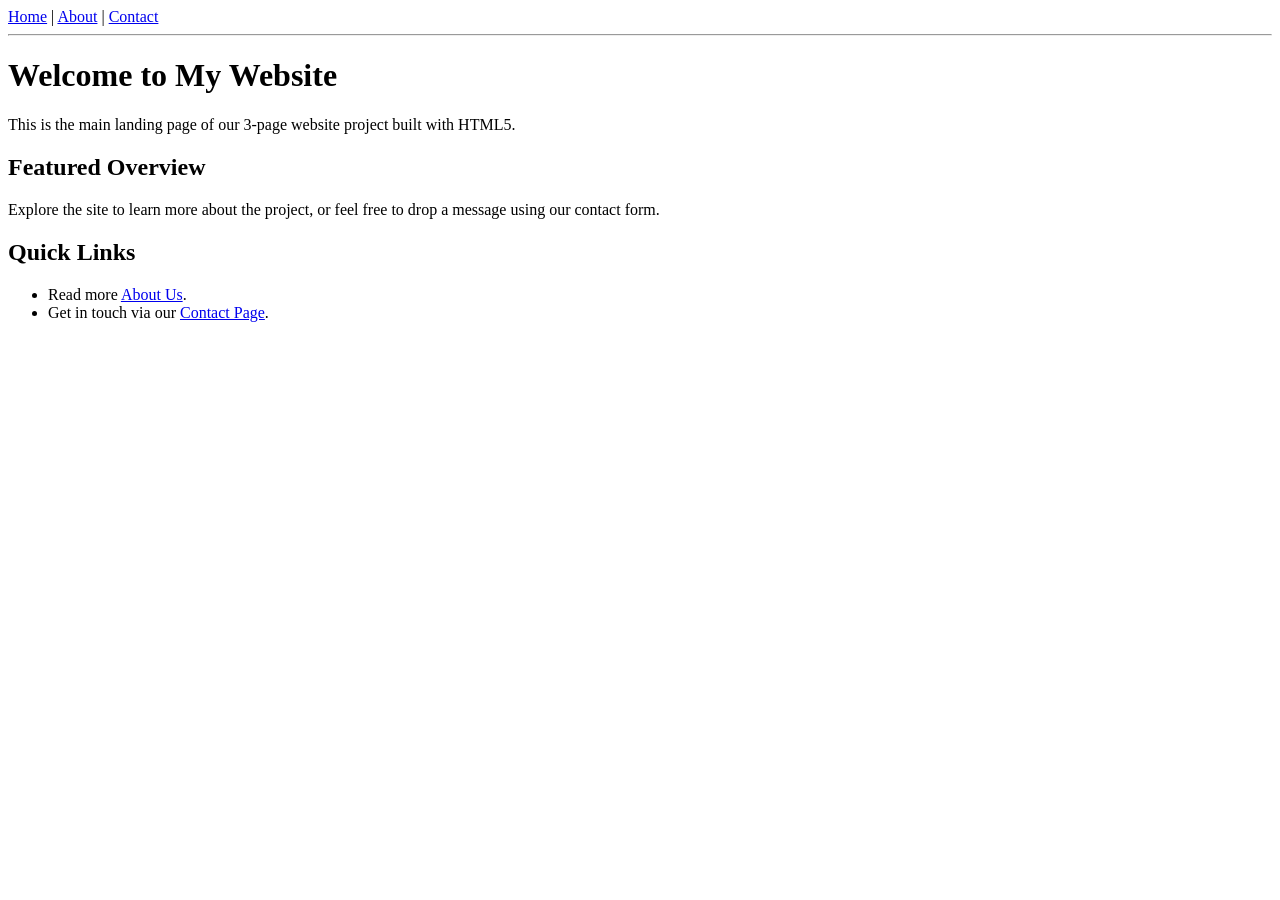
==== index.html @ b6ce0730 "اي تعليق" ====
<!DOCTYPE html>
<html lang="en">
<head>
    <meta charset="UTF-8">
    <title>Home - My Website</title>
</head>
<body>

    <!-- Navigation Bar -->
    <nav>
        <a href="index.html">Home</a> | 
        <a href="about.html">About</a> | 
        <a href="contact.html">Contact</a>
    </nav>
    <hr>

    <!-- Main Content -->
    <main>
        <h1>Welcome to My Website</h1>
        <p>This is the main landing page of our 3-page website project built with HTML5.</p>

        <section>
            <h2>Featured Overview</h2>
            <p>Explore the site to learn more about the project, or feel free to drop a message using our contact form.</p>
        </section>

        <section>
            <h2>Quick Links</h2>
            <ul>
                <li>Read more <a href="about.html">About Us</a>.</li>
                <li>Get in touch via our <a href="contact.html">Contact Page</a>.</li>
            </ul>
        </section>
    </main>

</body>
</html>
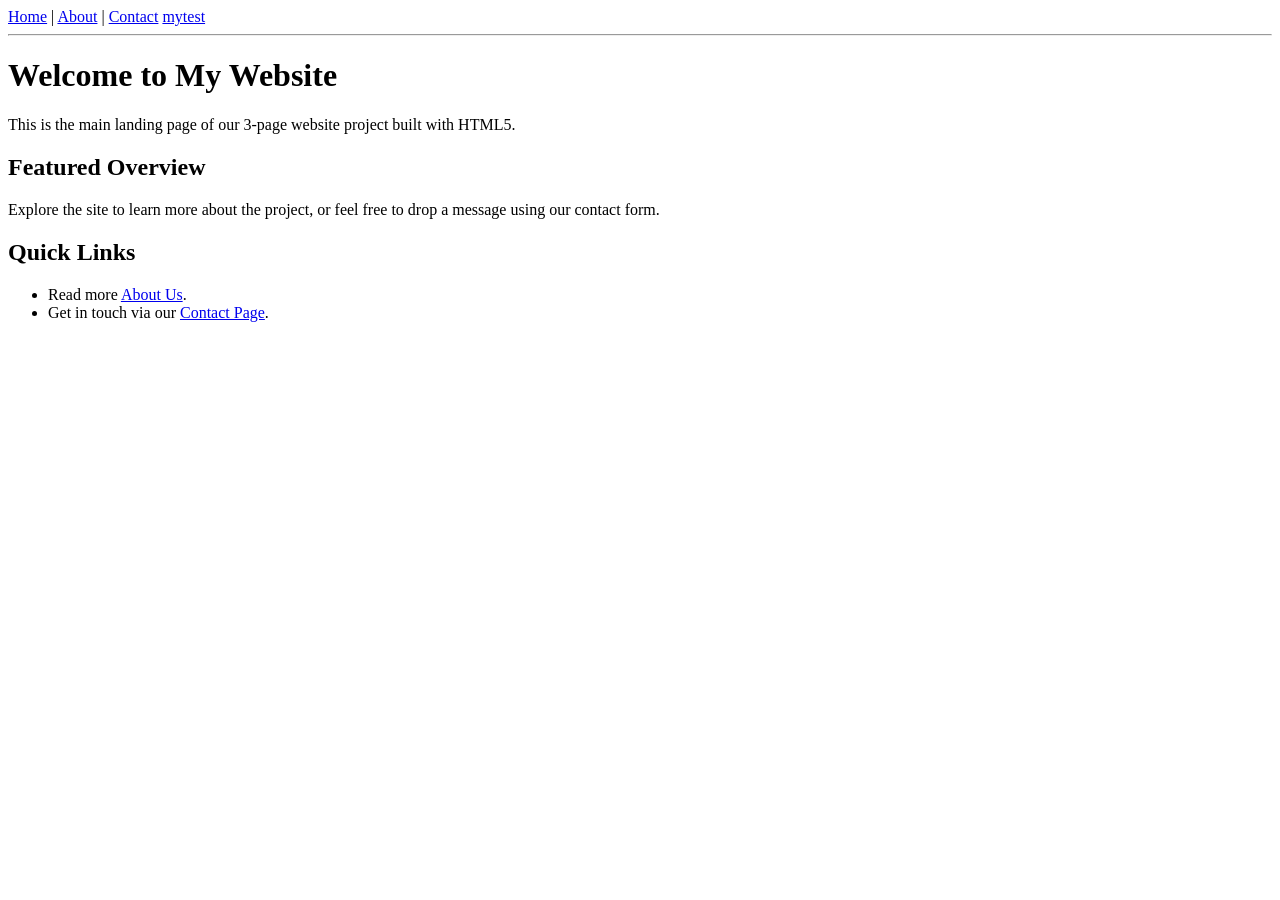
==== commit 3b2e4dbd: "Some edits..." ====
--- a/index.html
+++ b/index.html
@@ -8,9 +8,10 @@
 
     <!-- Navigation Bar -->
     <nav>
-        <a href="index.html">Home</a> | 
+         <a href="index.html">Home</a> | 
         <a href="about.html">About</a> | 
         <a href="contact.html">Contact</a>
+        <a href="MyTest.html">mytest</a>
     </nav>
     <hr>
 
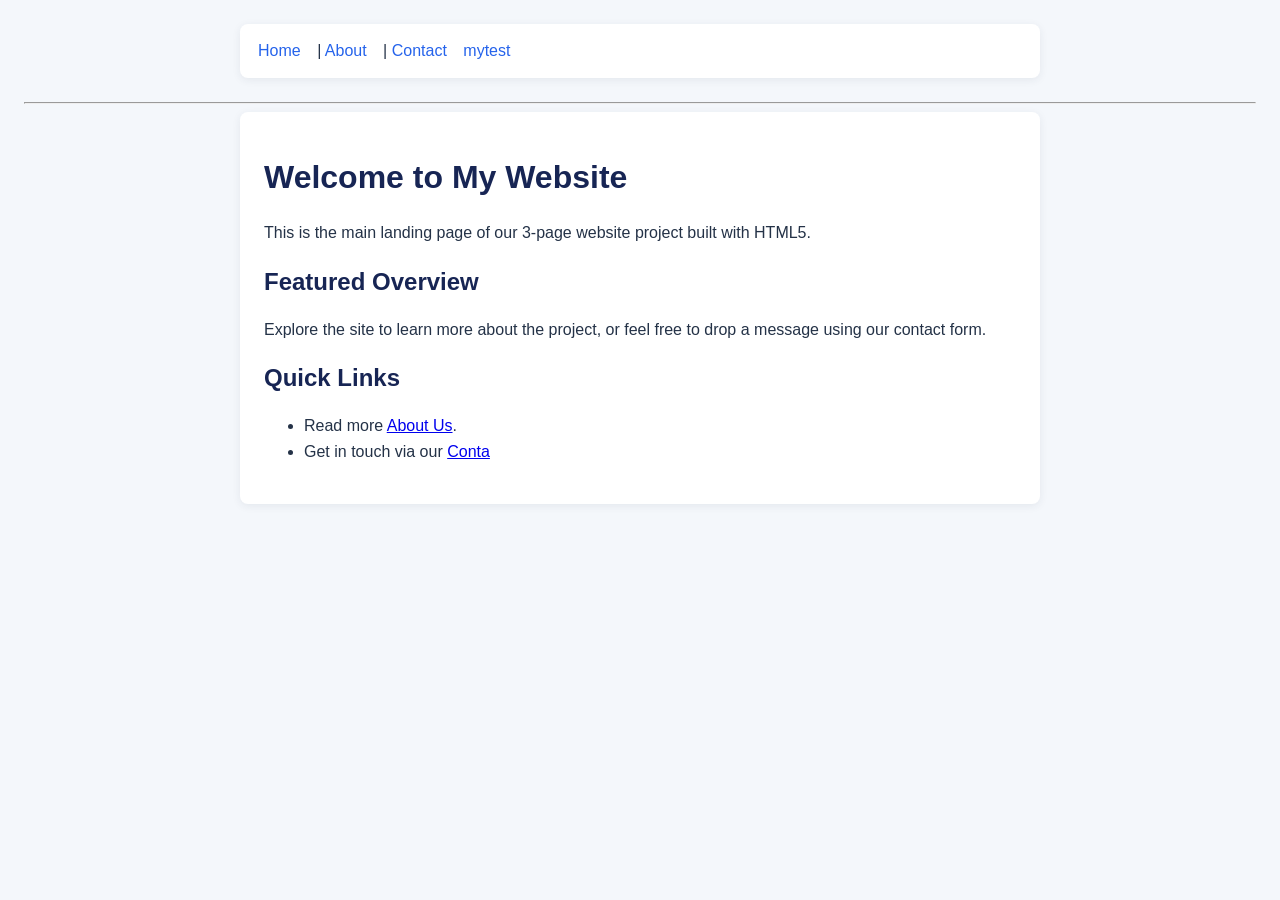
==== commit 9f3ec8b0: "Add css stile file" ====
--- a/index.html
+++ b/index.html
@@ -3,6 +3,7 @@
 <head>
     <meta charset="UTF-8">
     <title>Home - My Website</title>
+    <link rel="stylesheet" href="style.css">
 </head>
 <body>
 
@@ -28,9 +29,9 @@
         <section>
             <h2>Quick Links</h2>
             <ul>
-                <li>Read more <a href="about.html">About Us</a>.</li>
-                <li>Get in touch via our <a href="contact.html">Contact Page</a>.</li>
-            </ul>
+                <li>Read more <a href="aboct Page</a>.</li>
+            </ul>ut.html">About Us</a>.</li>
+                <li>Get in touch via our <a href="contact.html">Conta
         </section>
     </main>
 
--- a/style.css
+++ b/style.css
@@ -0,0 +1,80 @@
+* {
+    box-sizing: border-box;
+}
+
+body {
+    margin: 0;
+    padding: 24px;
+    font-family: Arial, sans-serif;
+    line-height: 1.6;
+    color: #243247;
+    background: #f4f7fb;
+}
+
+nav {
+    max-width: 800px;
+    margin: 0 auto 24px;
+    padding: 14px 18px;
+    background: #ffffff;
+    border-radius: 8px;
+    box-shadow: 0 2px 8px rgba(36, 50, 71, 0.08);
+}
+
+nav a {
+    margin-right: 12px;
+    color: #2563eb;
+    text-decoration: none;
+}
+
+nav a:hover {
+    text-decoration: underline;
+}
+
+main {
+    max-width: 800px;
+    margin: 0 auto;
+    padding: 24px;
+    background: #ffffff;
+    border-radius: 8px;
+    box-shadow: 0 2px 8px rgba(36, 50, 71, 0.08);
+}
+
+h1,
+h2 {
+    line-height: 1.3;
+    color: #172554;
+}
+
+input,
+select,
+textarea,
+button {
+    font: inherit;
+}
+
+select,
+textarea {
+    max-width: 100%;
+    padding: 8px 10px;
+    border: 1px solid #cbd5e1;
+    border-radius: 5px;
+}
+
+textarea {
+    width: 100%;
+    min-height: 100px;
+}
+
+button {
+    padding: 9px 16px;
+    color: #ffffff;
+    background: #2563eb;
+    border: 0;
+    border-radius: 5px;
+    cursor: pointer;
+}
+
+button:hover {
+    background: #1d4ed8;
+}
+
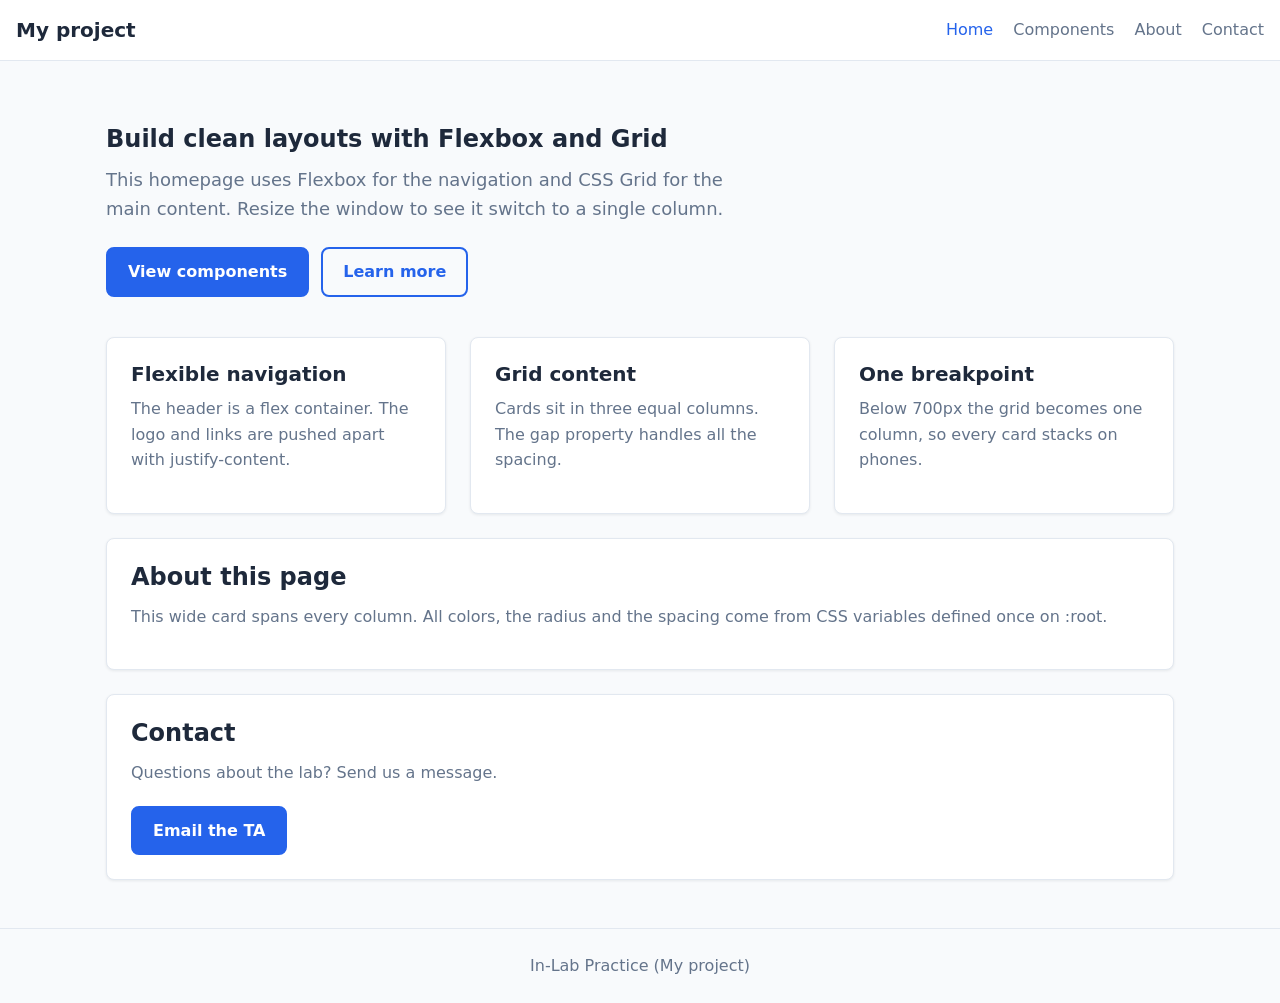
==== commit 54b30bb8: "Some edits in 7/10 lab3" ====
--- a/index.html
+++ b/index.html
@@ -1,39 +1,73 @@
 <!DOCTYPE html>
 <html lang="en">
+
 <head>
     <meta charset="UTF-8">
-    <title>Home - My Website</title>
+    <meta name="viewport" content="width=device-width, initial-scale=1">
+    <title>My project - Home</title>
     <link rel="stylesheet" href="style.css">
 </head>
+
 <body>
+    <!-- 2B, 2C and 2D go here -->
 
-    <!-- Navigation Bar -->
-    <nav>
-         <a href="index.html">Home</a> | 
-        <a href="about.html">About</a> | 
-        <a href="contact.html">Contact</a>
-        <a href="MyTest.html">mytest</a>
-    </nav>
-    <hr>
 
-    <!-- Main Content -->
-    <main>
-        <h1>Welcome to My Website</h1>
-        <p>This is the main landing page of our 3-page website project built with HTML5.</p>
 
-        <section>
-            <h2>Featured Overview</h2>
-            <p>Explore the site to learn more about the project, or feel free to drop a message using our contact form.</p>
+    <header class="site-header">
+        <a class="logo" href="index.html">My project</a>
+        <nav>
+            <ul>
+                <li><a class="active" href="index.html">Home</a></li>
+                <li><a href="components.html">Components</a></li>
+                <li><a href="about.html">About</a></li>
+                <li><a href="contact.html">Contact</a></li>
+            </ul>
+        </nav>
+    </header>
+
+    <div class="container">
+        <section class="hero">
+            <h1>Build clean layouts with Flexbox and Grid</h1>
+            <p>This homepage uses Flexbox for the navigation and CSS Grid for the
+                main content. Resize the window to see it switch to a single column.</p>
+            <div class="actions">
+                <a class="btn" href="components.html">View components</a>
+                <a class="btn btn-outline" href="#about">Learn more</a>
+            </div>
         </section>
+        <main class="grid">
+            <article class="card">
+                <h3>Flexible navigation</h3>
+                <p>The header is a flex container. The logo and links are pushed apart
+                    with justify-content.</p>
+            </article>
+            <article class="card">
+                <h3>Grid content</h3>
+                <p>Cards sit in three equal columns. The gap property handles all the
+                    spacing.</p>
+            </article>
+            <article class="card">
+                <h3>One breakpoint</h3>
+                <p>Below 700px the grid becomes one column, so every card stacks on
+                    phones.</p>
+            </article>
+            <section class="card wide" id="about">
+                <h2>About this page</h2>
+                <p>This wide card spans every column. All colors, the radius and the spacing come from CSS variables
+                    defined once on :root.</p>
+            </section>
+            <section class="card wide" id="contact">
+                <h2>Contact</h2>
+                <p>Questions about the lab? Send us a message.</p>
+                <a class="btn" href="mailto:ta@example.com">Email the TA</a>
+            </section>
+        </main>
 
-        <section>
-            <h2>Quick Links</h2>
-            <ul>
-                <li>Read more <a href="aboct Page</a>.</li>
-            </ul>ut.html">About Us</a>.</li>
-                <li>Get in touch via our <a href="contact.html">Conta
-        </section>
-    </main>
+    </div>
 
 </body>
+<footer class="site-footer">
+    <div class="container">In-Lab Practice (My project)</div>
+</footer>
+
 </html>
--- a/style.css
+++ b/style.css
@@ -1,80 +1,301 @@
+:root {
+    --primary: #2563eb;
+    --bg: #f8fafc;
+    --text: #1e293b;
+    --radius: 8px;
+    /* extra variables we will also use */
+    --primary-dark: #1d4ed8;
+    --surface: #ffffff;
+    --border: #e2e8f0;
+    --muted: #64748b;
+    --space: 16px;
+}
+
 * {
     box-sizing: border-box;
 }
 
 body {
     margin: 0;
+    font-family: system-ui, -apple-system, "Segoe UI", sans-serif;
+    background: var(--bg);
+    color: var(--text);
+    line-height: 1.6;
+}
+
+h1,
+h2,
+h3 {
+    line-height: 1.2;
+    margin: 0 0 .5em;
+}
+
+p {
+    margin: 0 0 1em;
+}
+
+a {
+    color: var(--primary);
+}
+
+.container {
+    max-width: 1100px;
+    margin: 0 auto;
+    padding: 0 var(--space);
+}
+
+
+
+
+/* ---------- Navigation = FLEXBOX ---------- */
+.site-header {
+    display: flex;
+    justify-content: space-between;
+    /* logo left, links right */
+    align-items: center;
+    /* vertically centered */
+    flex-wrap: wrap;
+    /* wrap if the screen is too narrow */
+    gap: var(--space);
+    padding: 14px var(--space);
+    background: var(--surface);
+    border-bottom: 1px solid var(--border);
+}
+
+.logo {
+    font-weight: 700;
+    font-size: 1.25rem;
+    color: var(--text);
+    text-decoration: none;
+
+
+}
+
+.site-header ul {
+    display: flex;
+    gap: 20px;
+    list-style: none;
+    margin: 0;
+    padding: 0;
+}
+
+.site-header a:not(.logo) {
+    text-decoration: none;
+    color: var(--muted);
+    padding: 4px 0;
+}
+
+.site-header a:not(.logo):hover,
+.site-header a.active {
+    color: var(--primary);
+    border-bottom: 2px solid var(- -primary);
+}
+
+
+/* ---------- Hero ---------- */
+.hero {
+    padding: 64px 0 40px;
+}
+
+.hero p {
+    max-width: 55ch;
+    color: var(--muted);
+    font-size: 1.125rem;
+}
+
+.hero .actions {
+    display: flex;
+    gap: 12px;
+    flex-wrap: wrap;
+    margin-top: 24px;
+}
+
+/* ---------- Buttons ---------- */
+.btn {
+    display: inline-block;
+    padding: 10px 20px;
+    font: inherit;
+    font-weight: 600;
+    color: #fff;
+    background: var(--primary);
+    border: 2px solid var(--primary);
+    border-radius: var(--radius);
+    text-decoration: none;
+    cursor: pointer;
+    transition: background .15s, border-color .15s;
+}
+
+/* hover state (.is-hover lets us show the hover look without a mouse) */
+.btn:hover:not(:disabled),
+.btn.is-hover {
+    background: var(--primary-dark);
+    border-color: var(--primary-dark);
+}
+
+.btn:focus-visible {
+    outline: 3px solid #93b4f8;
+    outline-offset: 2px;
+}
+
+/* disabled state */
+.btn:disabled {
+    background: #cbd5e1;
+    border-color: #cbd5e1;
+    color: #64748b;
+    cursor: not-allowed;
+}
+
+.btn-outline {
+    background: transparent;
+    color: var(--primary);
+}
+
+.btn-outline:hover:not(:disabled) {
+    background: var(--primary);
+    color: #fff;
+}
+
+
+
+/* ---------- Card ---------- */
+.card {
+    background: var(--surface);
+    border: 1px solid var(--border);
+    border-radius: var(--radius);
     padding: 24px;
-    font-family: Arial, sans-serif;
-    line-height: 1.6;
-    color: #243247;
-    background: #f4f7fb;
-}
-
-nav {
-    max-width: 800px;
-    margin: 0 auto 24px;
-    padding: 14px 18px;
-    background: #ffffff;
-    border-radius: 8px;
-    box-shadow: 0 2px 8px rgba(36, 50, 71, 0.08);
-}
-
-nav a {
-    margin-right: 12px;
-    color: #2563eb;
-    text-decoration: none;
-}
-
-nav a:hover {
-    text-decoration: underline;
-}
-
-main {
-    max-width: 800px;
-    margin: 0 auto;
-    padding: 24px;
-    background: #ffffff;
-    border-radius: 8px;
-    box-shadow: 0 2px 8px rgba(36, 50, 71, 0.08);
-}
-
-h1,
-h2 {
-    line-height: 1.3;
-    color: #172554;
-}
-
-input,
-select,
-textarea,
-button {
-    font: inherit;
-}
-
-select,
-textarea {
-    max-width: 100%;
-    padding: 8px 10px;
-    border: 1px solid #cbd5e1;
-    border-radius: 5px;
-}
-
-textarea {
+    box-shadow: 0 1px 3px rgba(15, 23, 42, .08);
+}
+
+.card h3 {
+    font-size: 1.25rem;
+}
+
+.card p {
+    color: var(--muted);
+}
+
+.card .btn {
+    margin-top: 4px;
+}
+
+/* ---------- Main content = GRID ---------- */
+.grid {
+    display: grid;
+    grid-template-columns: repeat(3, 1fr);
+    /* 3 equal columns */
+    gap: 24px;
+    padding-bottom: 48px;
+}
+
+.grid .wide {
+    grid-column: 1 / -1;
+}
+
+/* from the first line to the last
+= full width */
+/* ---------- Footer ---------- */
+.site-footer {
+    border-top: 1px solid var(--border);
+    padding: 24px 0;
+    color: var(--muted);
+    text-align: center;
+}
+
+
+
+
+/* ---------- Responsive table ---------- */
+.table-wrap {
+    overflow-x: auto;
+    /* scrolls sideways on small screens */
+    border: 1px solid var(--border);
+    border-radius: var(--radius);
+    background: var(--surface);
+}
+
+table {
     width: 100%;
-    min-height: 100px;
-}
-
-button {
-    padding: 9px 16px;
-    color: #ffffff;
-    background: #2563eb;
-    border: 0;
-    border-radius: 5px;
-    cursor: pointer;
-}
-
-button:hover {
-    background: #1d4ed8;
-}
-
+    min-width: 520px;
+    border-collapse: collapse;
+}
+
+th,
+td {
+    padding: 12px 16px;
+    text-align: left;
+}
+
+th {
+    background: var(--primary);
+    color: #fff;
+    white-space: nowrap;
+}
+
+tbody tr:nth-child(even) {
+    background: var(--bg);
+}
+
+/* zebra rows */
+tbody tr:hover {
+    background: #e0e9fd;
+}
+
+.badge {
+    padding: 2px 10px;
+    border-radius: 999px;
+    font-size: .85rem;
+    font-weight: 600;
+    background: #dcfce7;
+    color: #166534;
+}
+
+.badge.off {
+    background: #fee2e2;
+    color: #991b1b;
+}
+
+/* ---------- Components page helpers ---------- */
+.section {
+    padding: 32px 0 8px;
+}
+
+.section>h2 {
+    margin-bottom: 16px;
+}
+
+.row {
+    display: flex;
+    flex-wrap: wrap;
+    gap: 16px;
+    align-items: center;
+}
+
+.label {
+    color: var(--muted);
+    font-size: .9rem;
+}
+
+.swatches {
+    display: grid;
+    grid-template-columns: repeat(auto-fit,
+            minmax(140px, 1fr));
+    gap: 16px;
+}
+
+.swatch {
+    border: 1px solid var(--border);
+    border-radius: var(--radius);
+    overflow: hidden;
+    background: var(--surface);
+}
+
+.swatch i {
+    display: block;
+    height: 56px;
+}
+
+.swatch code {
+    display: block;
+    padding: 8px 12px;
+    font-size: .85rem;
+}
